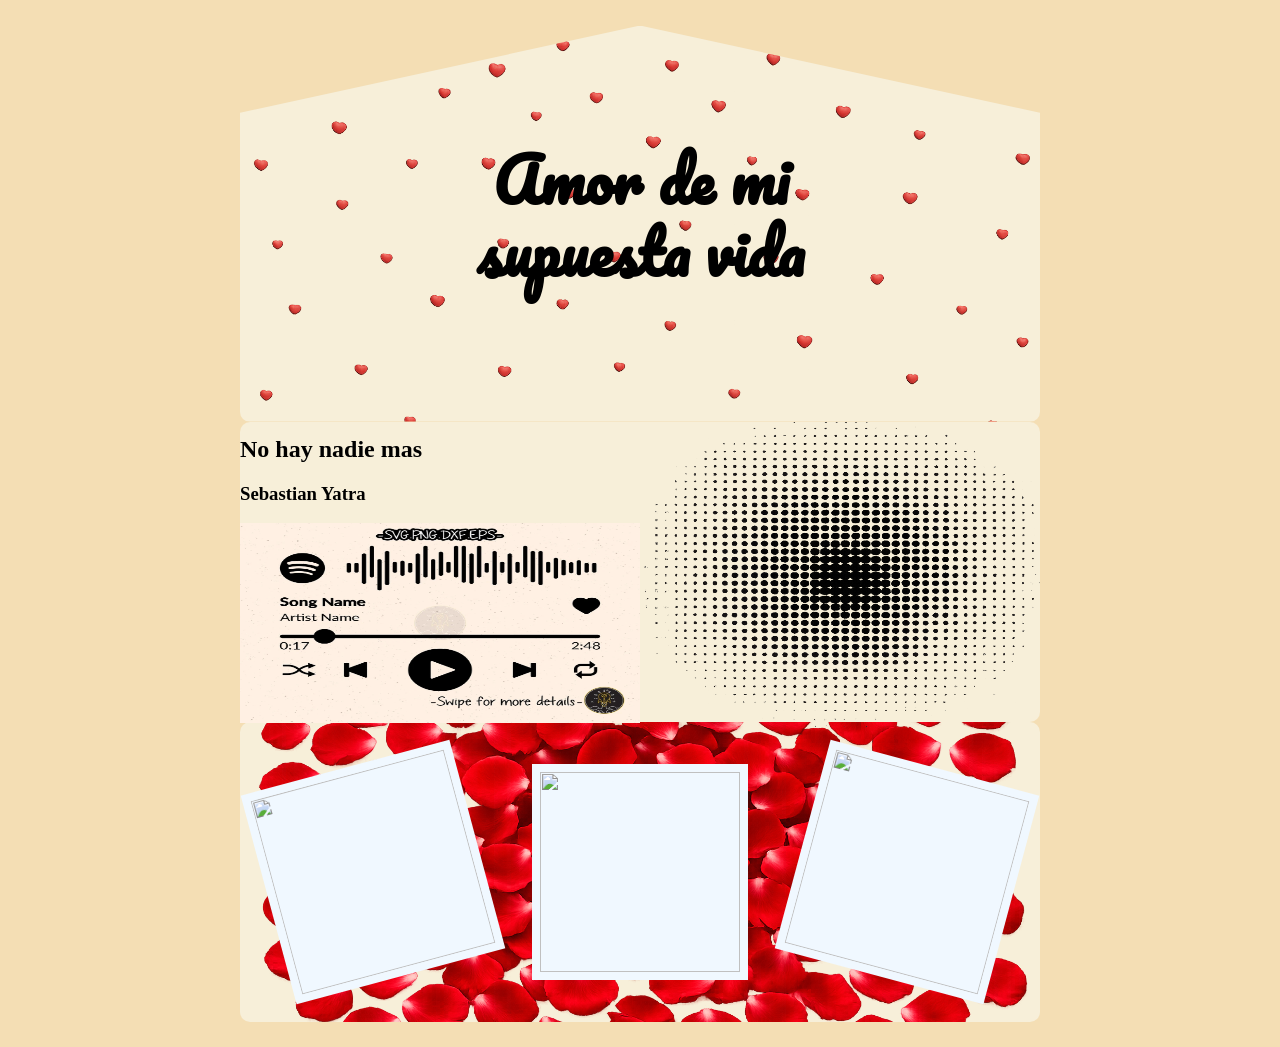
==== index.html @ 061535ca "Commit inicial: agregar archivos base y recursos" ====
<!DOCTYPE html> 
<html lang="es">
    <head>
        <meta charset="UTF-8">
        <meta name="viewport" content="width=device-width, initial-scale=1.0">
        <link rel="stylesheet" href="styles.css">
        <link href="https://fonts.googleapis.com/css2?family=Bungee&family=Pacifico&display=swap" rel="stylesheet">
        <title>San Valentin</title>
    </head>
    <body>
        <div id="card-wrapper">
            <section class="card-header">
                <!-- <img src="img/corazones.png" alt="" width="100px"> -->
                <h1>Amor de mi supuesta vida</h1>
            </section>
            <section class="music">
                <article>
                <h2>No hay nadie mas</h2>
                <h3>Sebastian Yatra</h3>
                <img src="img/reproductor.jpg" width="400px" height="200px">
                <div></div>
                <span></span>
                </article>
                <img src="img/bocina.png"  title="parlante" width="500px" height="350px">
            </section>
            <section class="pictures">
                <img  id="img1" src="https://encrypted-tbn0.gstatic.com/images?q=tbn:ANd9GcSJQ3vce1k3ul65ukkmJaHCyUwM7bxLSmxXOA&s" alt="" width="200" height="200">
                <img  src="https://encrypted-tbn0.gstatic.com/images?q=tbn:ANd9GcRK6zGhC9lJG5EDzGAeiNC3Ym6j_X_WObZD5A&s" alt="" width="200" height="200">
                <img id="img2" src="https://encrypted-tbn0.gstatic.com/images?q=tbn:ANd9GcTl6nTTPHsT6fZK5tiN36wisg7qu93lgUA-jA&s" alt="" width="200" height="200">
            </section>
        </div>
    </body>
</html>
---- styles.css ----
.pacifico-regular {
  font-family: "Pacifico", cursive;
  font-weight: 400;
  font-style: normal;
}

body {
    background-color: rgb(244, 222, 180);
    margin: 0px;
    display: flex;
    justify-content: center;
}   

section{
    background-color: rgb(247, 239, 217);
    border-radius: 10px;
}


#card-wrapper{
    width: 800px; 
    padding: 2%;
    position: relative; 
}

.triangle-border{
    background: white;
    padding: 2%;
    position: relative;
    

    -webkit-clip-path: polygon(50% 0%, 100% 22%, 100% 100%, 0% 100%, 0% 22%);
    clip-path: polygon(50% 0%, 100% 22%, 100% 100%, 0% 100%, 0% 22%);
    
}

.card-header{
    padding: 2.5rem 1rem 3.5rem; 
    height: 300px;
    display: flex;
    align-items: center;
    justify-content: center;
    background-image: url(img/corazon.png); 
    background-size: cover;

    -webkit-clip-path: polygon(50% 0%, 100% 22%, 100% 100%, 0% 100%, 0% 22%);
    clip-path: polygon(50% 0%, 100% 22%, 100% 100%, 0% 100%, 0% 22%);

}

h1{
    color: #000000;
    margin: 0 auto; 
    font-family: "Pacifico", cursive;
    font-size: 60px;
    max-width: 500px;  
    text-align: center;
    background: none;
    line-height: 1.2; 
} 

.border {
    background: white;     
    padding: 0 2% 2% 2%;  
}

.music{
    height: 300px;
    display: flex;
    justify-content: space-around; 
    align-items: center;
}

.pictures{
    height: 300px;
    display: flex;
    justify-content: space-around; 
    align-items: center; 
    background-image: url(img/rositas.png);
    background-size:cover;
    background-position: center;
}

.pictures img { 
    background-color: aliceblue;
    padding: 1%;
}

#img1{
    transform: rotate(-15deg);
}

#img2{ 
    transform: rotate(15deg);
}
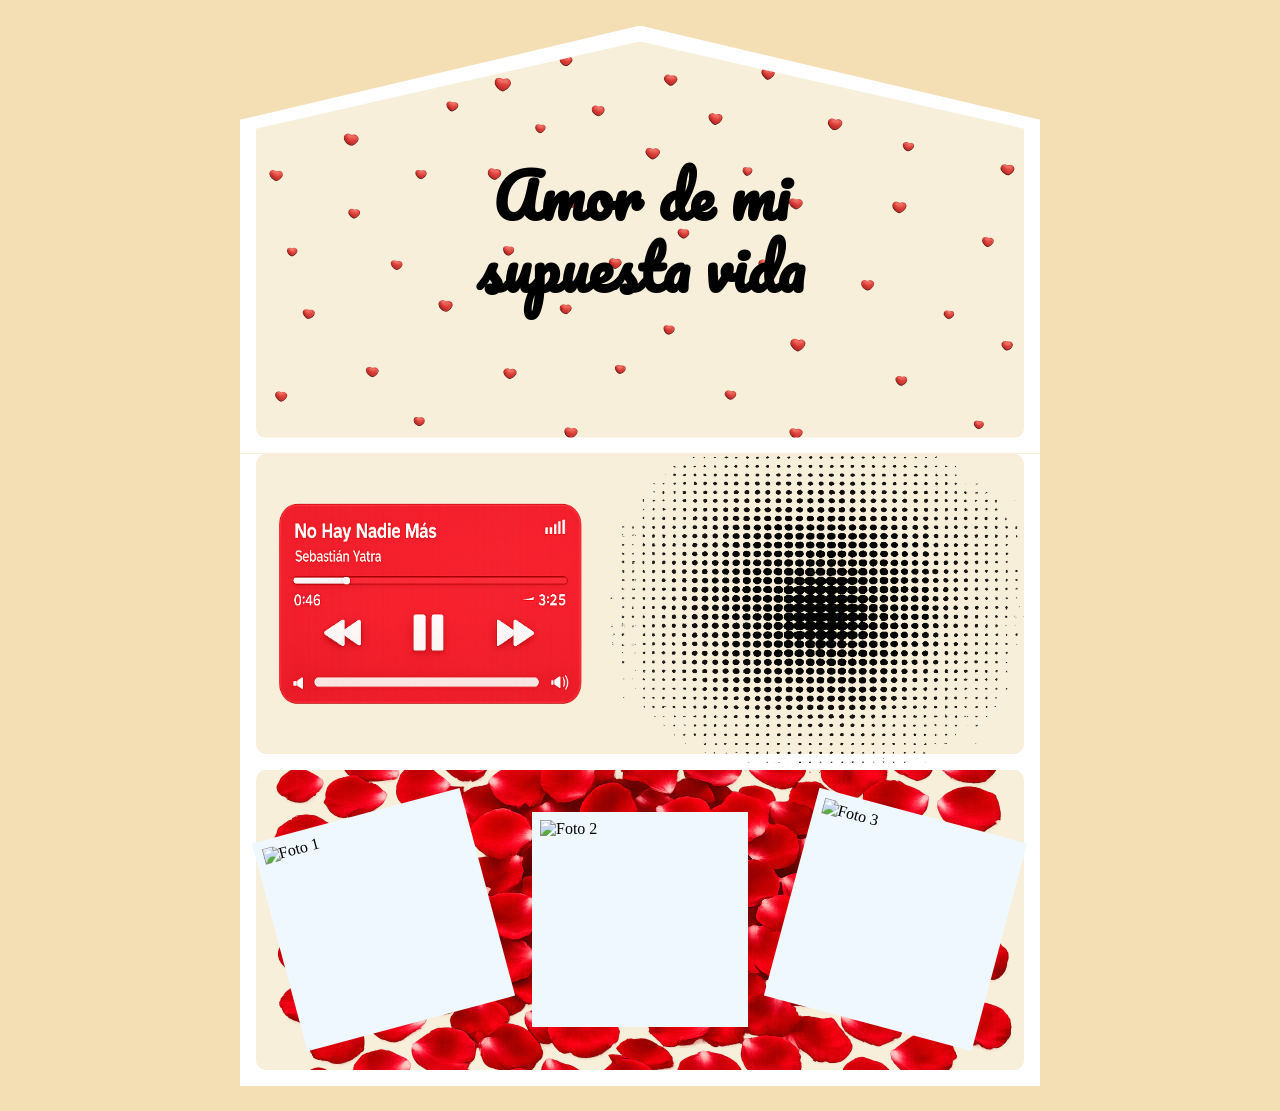
==== commit 281f83aa: "yes" ====
--- a/index.html
+++ b/index.html
@@ -1,33 +1,40 @@
-<!DOCTYPE html> 
+<!DOCTYPE html>
 <html lang="es">
-    <head>
-        <meta charset="UTF-8">
-        <meta name="viewport" content="width=device-width, initial-scale=1.0">
-        <link rel="stylesheet" href="styles.css">
-        <link href="https://fonts.googleapis.com/css2?family=Bungee&family=Pacifico&display=swap" rel="stylesheet">
-        <title>San Valentin</title>
-    </head>
-    <body>
-        <div id="card-wrapper">
+<head>
+    <meta charset="UTF-8" />
+    <meta name="viewport" content="width=device-width, initial-scale=1" />
+    <link rel="stylesheet" href="styles.css" />
+    <link href="https://fonts.googleapis.com/css2?family=Bungee&family=Pacifico&display=swap" rel="stylesheet" />
+    <title>San Valentin</title>
+</head>
+<body>
+    <main id="card-wrapper">
+        <div class="triangle-border">
             <section class="card-header">
-                <!-- <img src="img/corazones.png" alt="" width="100px"> -->
                 <h1>Amor de mi supuesta vida</h1>
             </section>
+        </div>
+
+        <div class="border">
             <section class="music">
                 <article>
-                <h2>No hay nadie mas</h2>
-                <h3>Sebastian Yatra</h3>
-                <img src="img/reproductor.jpg" width="400px" height="200px">
-                <div></div>
-                <span></span>
+                    <!-- <h2>No hay nadie más</h2>
+                    <h3>Sebastian Yatra</h3> -->
+                    <img src="img/repr.png" width="350px" height="250px" alt="Reproductor de música" />
+                    <div></div>
+                    <span></span>
                 </article>
-                <img src="img/bocina.png"  title="parlante" width="500px" height="350px">
+                <img src="img/bocina.png" title="parlante" width="1000px" height="400px" alt="Bocina" />
             </section>
+        </div> 
+
+        <div class="border">
             <section class="pictures">
-                <img  id="img1" src="https://encrypted-tbn0.gstatic.com/images?q=tbn:ANd9GcSJQ3vce1k3ul65ukkmJaHCyUwM7bxLSmxXOA&s" alt="" width="200" height="200">
-                <img  src="https://encrypted-tbn0.gstatic.com/images?q=tbn:ANd9GcRK6zGhC9lJG5EDzGAeiNC3Ym6j_X_WObZD5A&s" alt="" width="200" height="200">
-                <img id="img2" src="https://encrypted-tbn0.gstatic.com/images?q=tbn:ANd9GcTl6nTTPHsT6fZK5tiN36wisg7qu93lgUA-jA&s" alt="" width="200" height="200">
+                <img id="img1" src="https://encrypted-tbn0.gstatic.com/images?q=tbn:ANd9GcSJQ3vce1k3ul65ukkmJaHCyUwM7bxLSmxXOA&s" alt="Foto 1" width="200" height="200" />
+                <img src="https://encrypted-tbn0.gstatic.com/images?q=tbn:ANd9GcRK6zGhC9lJG5EDzGAeiNC3Ym6j_X_WObZD5A&s" alt="Foto 2" width="200" height="200" />
+                <img id="img2" src="https://encrypted-tbn0.gstatic.com/images?q=tbn:ANd9GcTl6nTTPHsT6fZK5tiN36wisg7qu93lgUA-jA&s" alt="Foto 3" width="200" height="200" />
             </section>
         </div>
-    </body>
+    </main>
+</body>
 </html>
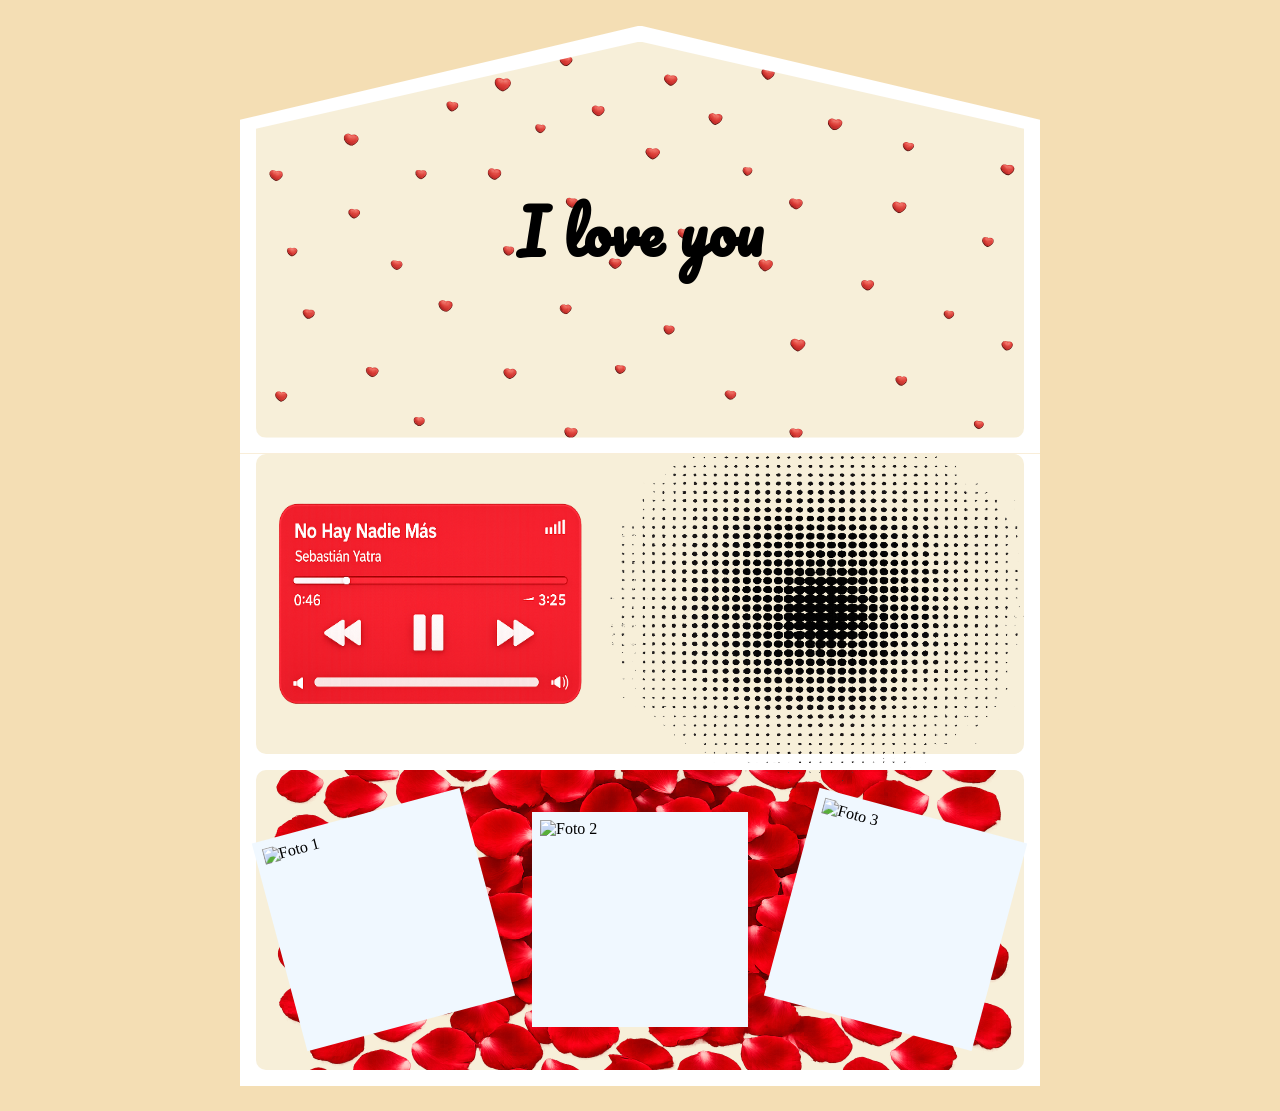
==== commit e3ff2b65: "yes" ====
--- a/index.html
+++ b/index.html
@@ -11,7 +11,7 @@
     <main id="card-wrapper">
         <div class="triangle-border">
             <section class="card-header">
-                <h1>Amor de mi supuesta vida</h1>
+                <h1>I love you</h1>
             </section>
         </div>
 
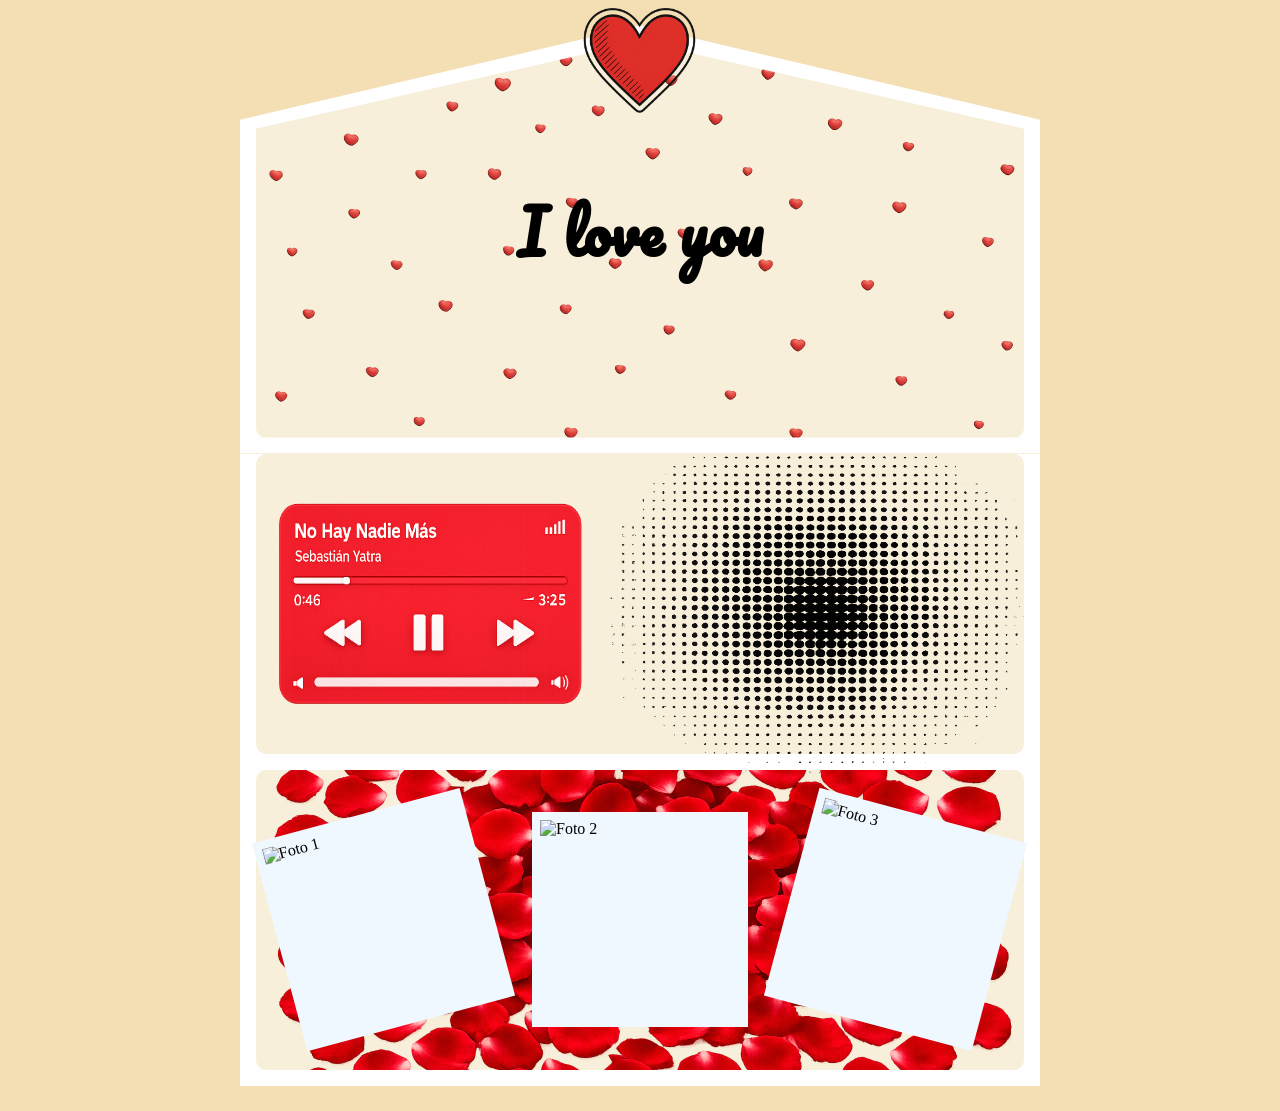
==== commit 22b76028: "yes" ====
--- a/index.html
+++ b/index.html
@@ -9,6 +9,7 @@
 </head>
 <body>
     <main id="card-wrapper">
+        <img class="sticker" src="img/sticker.png" width="150px" height="150px" alt="">
         <div class="triangle-border">
             <section class="card-header">
                 <h1>I love you</h1>
--- a/styles.css
+++ b/styles.css
@@ -33,6 +33,22 @@
     clip-path: polygon(50% 0%, 100% 22%, 100% 100%, 0% 100%, 0% 22%);
     
 }
+
+.sticker {
+    position: absolute;
+    padding-top: 4%;
+    top: -50px; 
+    left: 50%;
+    transform: translateX(-50%) rotate(0deg);
+    z-index: 1;
+    transition: transform 0.6s ease; 
+}
+
+.sticker:hover {
+   
+    transform: translateX(-50%) rotate(360deg); 
+}
+
 
 .card-header{
     padding: 2.5rem 1rem 3.5rem; 
